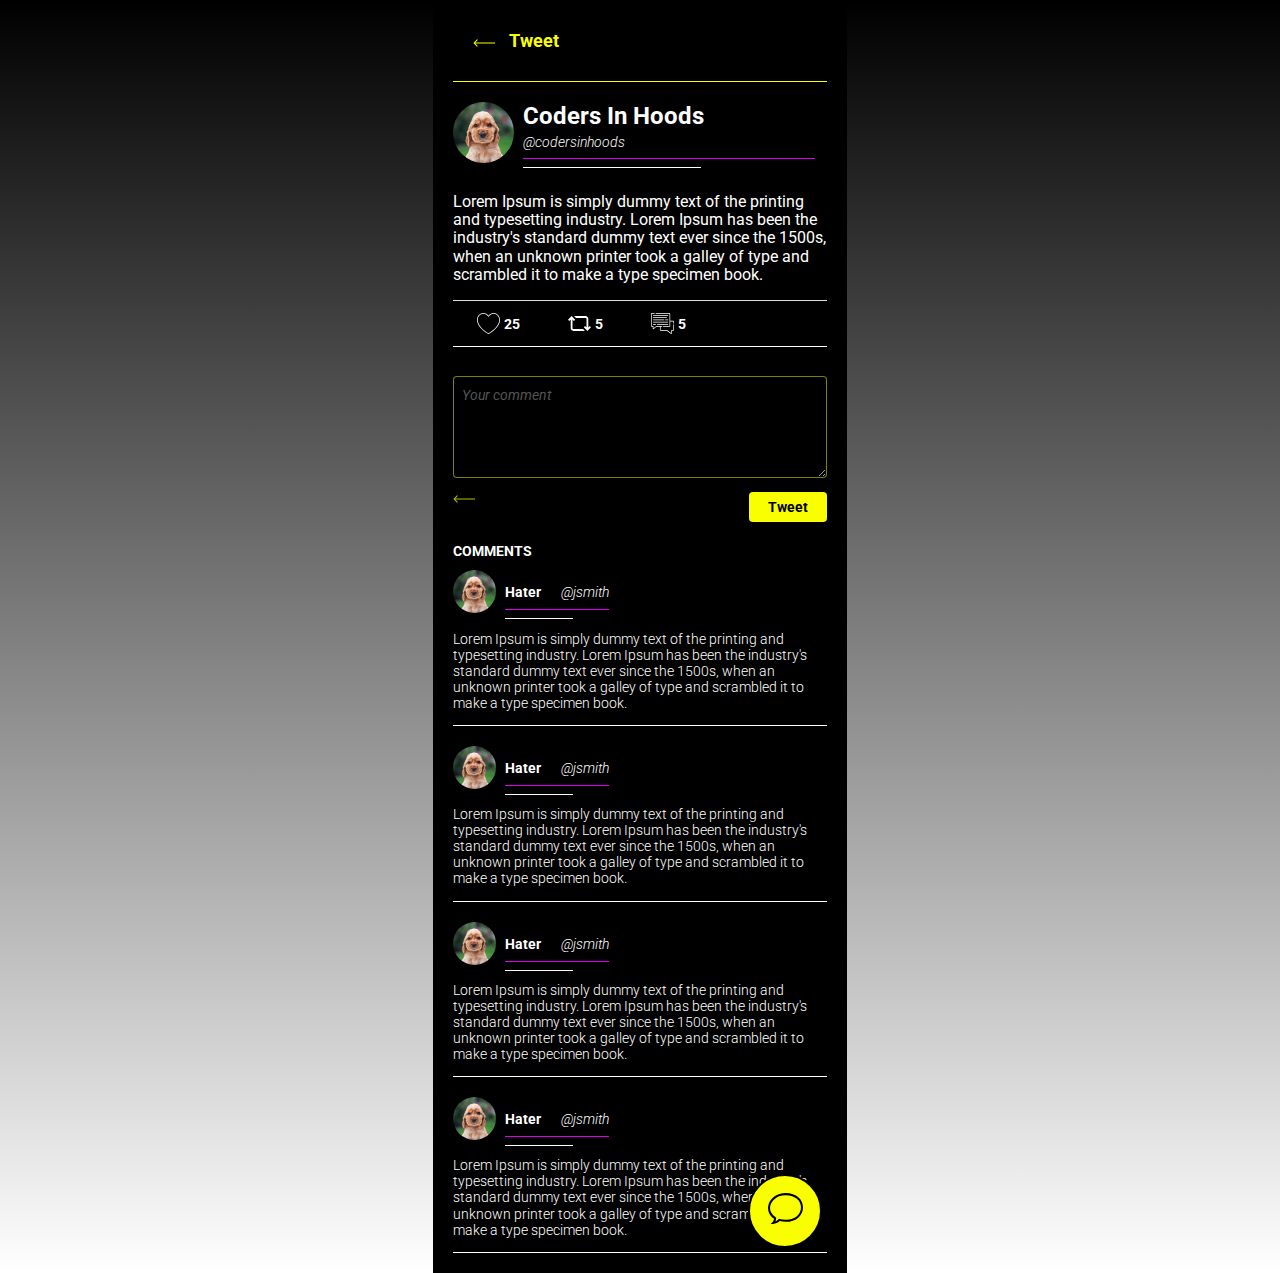
==== app/tweet-page-reply.html @ d7774bae "project requirements met" ====
<!DOCTYPE html>
<html lang="en">
  <head>
    <meta charset="UTF-8" />
    <meta name="viewport" content="width=device-width, initial-scale=1.0" />
    <link rel="stylesheet" href="./css/styles.css" />
    <link
      href="https://fonts.googleapis.com/css2?family=Roboto:ital,wght@0,300;0,400;0,700;1,400&display=swap"
      rel="stylesheet"
    />
    <title>Twitter - Tweet Page</title>
  </head>
  <body class="page--tweet-page">
    <div class="o-wrapper">
      <main>
        <header class="create-tweet-header u-margin-bottom">
          <a class="create-tweet-header__link" href="#">
            <img
              src="./images/arrow.svg"
              width="22"
              height="8"
              alt="Arrow Left"
            />
            Tweet
          </a>
        </header>
        <div class="twitter-header">
          <figure class="twitter-header__avatar">
            <img
              src="./images/avatar-large.jpg"
              width="61"
              width="61"
              alt="@jsmith's avatar"
            />
          </figure>

          <div class="twitter-header__text">
            <h1>Coders In Hoods</h1>
            <div class="twitter-header__text-left">
              <em class="username">@codersinhoods</em>
            </div>
          </div>
        </div>
        <section class="tweet-page-tweet">
          <p>
            Lorem Ipsum is simply dummy text of the printing and typesetting
            industry. Lorem Ipsum has been the industry's standard dummy text
            ever since the 1500s, when an unknown printer took a galley of type
            and scrambled it to make a type specimen book.
          </p>
          <footer class="tweet__actions tweet-page-tweet__footer">
            <button class="like">
              <svg
                width="23"
                height="23"
                viewBox="0 0 23 23"
                fill="none"
                xmlns="http://www.w3.org/2000/svg"
              >
                <g clip-path="url(#clip0)">
                  <path
                    d="M16.675 0.958374C14.6146 0.961556 12.6844 1.9665 11.5 3.65238C10.3156 1.9665 8.38542 0.961556 6.325 0.958374C2.95548 0.958374 0 4.09336 0 7.66671C0 11.1493 1.96645 14.7361 5.68711 18.0397C7.41099 19.5674 9.30201 20.8955 11.3241 21.9988C11.4345 22.0557 11.5655 22.0557 11.6759 21.9988C13.6972 20.8955 15.5877 19.5673 17.311 18.0397C21.0335 14.7361 23 11.1493 23 7.66671C23 4.09336 20.0445 0.958374 16.675 0.958374V0.958374ZM11.5 21.2224C10.0921 20.4455 0.766667 15.0174 0.766667 7.66671C0.766667 4.50159 3.36371 1.72504 6.325 1.72504C8.33114 1.7286 10.1804 2.81084 11.1661 4.5583C11.2398 4.67098 11.3654 4.73874 11.5 4.73874C11.6346 4.73874 11.7602 4.67098 11.8339 4.5583C12.8196 2.81084 14.6689 1.7286 16.675 1.72504C19.6363 1.72504 22.2333 4.50159 22.2333 7.66671C22.2333 15.0174 12.9079 20.4455 11.5 21.2224Z"
                    fill="#909090"
                  />
                </g>
                <defs>
                  <clipPath id="clip0">
                    <rect width="23" height="23" fill="white" />
                  </clipPath>
                </defs>
              </svg>

              <span class="count">25</span>
            </button>
            <button class="retweet">
              <svg
                width="23"
                height="15"
                viewBox="0 0 23 15"
                fill="none"
                xmlns="http://www.w3.org/2000/svg"
              >
                <path
                  d="M23 11.3473L19.4154 14.9263L15.8053 11.3312L17.0726 10.0586L18.5043 11.4844V2.78689C18.5059 2.54982 18.4146 2.32661 18.2474 2.15833C18.0786 1.9883 17.8531 1.89477 17.6127 1.89477H7.94415L6.14079 0.0987702H17.6127C18.3351 0.0987702 19.013 0.38076 19.5215 0.892449C20.0276 1.40203 20.304 2.07761 20.3001 2.79549V11.5051L21.731 10.0763L23 11.3473ZM14.7326 13.1194H5.38729C5.14671 13.1194 4.9214 13.0259 4.75259 12.8561C4.58537 12.6878 4.49412 12.4644 4.4957 12.2273V3.52985L5.92741 4.9556L7.19469 3.68305L3.58463 0.0878906L0 3.66708L1.26904 4.93787L2.69987 3.50932V12.2187C2.69601 12.9366 2.97239 13.6124 3.47846 14.1218C3.98699 14.6335 4.66486 14.9154 5.38729 14.9154H16.8592L15.0558 13.1194H14.7326Z"
                  fill="#919191"
                />
              </svg>

              <span class="count">5</span>
            </button>
            <button class="comment">
              <svg
                width="23"
                height="25"
                viewBox="0 0 23 25"
                fill="none"
                xmlns="http://www.w3.org/2000/svg"
              >
                <g clip-path="url(#clip0)">
                  <path
                    d="M22.6631 13.4731C22.477 13.4731 22.3262 13.6371 22.3262 13.8393V18.7825C22.3262 19.0292 22.1416 19.2299 21.9147 19.2299H20.4164C20.1971 19.2299 20.0188 19.4237 20.0188 19.662V22.0134L16.4024 19.3057C16.3358 19.2561 16.258 19.2299 16.1773 19.2299H10.0236C9.79665 19.2299 9.61207 19.0292 9.61207 18.7825V15.8229H10.8992C11.0853 15.8229 11.2361 15.659 11.2361 15.4567C11.2361 15.2545 11.0853 15.0905 10.8992 15.0905H5.28447C5.21619 15.0905 5.14957 15.113 5.09338 15.1551L2.43912 17.1424V15.4567C2.43912 15.2545 2.28828 15.0905 2.10221 15.0905H1.08217C0.85702 15.0905 0.673828 14.8914 0.673828 14.6467V3.15906C0.673828 2.91433 0.85702 2.71521 1.08217 2.71521H3.38693C3.573 2.71521 3.72384 2.55125 3.72384 2.349C3.72384 2.14675 3.573 1.98279 3.38693 1.98279H1.08217C0.485471 1.98274 0 2.51042 0 3.15906V14.6467C0 15.2952 0.485471 15.8229 1.08217 15.8229H1.76525V17.8393C1.76525 17.9754 1.83465 18.1002 1.94543 18.1635C1.99467 18.1916 2.04848 18.2055 2.10212 18.2055C2.16919 18.2055 2.23599 18.1838 2.29326 18.1409L5.38923 15.8229H8.9382V18.7825C8.9382 19.433 9.42506 19.9623 10.0235 19.9623H16.0915L20.0697 22.9408C20.1374 22.9915 20.2161 23.0172 20.295 23.0172C20.3583 23.0172 20.4218 23.0007 20.4801 22.9674C20.6112 22.8925 20.6927 22.7459 20.6927 22.5849V19.9623H21.9147C22.5131 19.9623 23 19.4331 23 18.7825V13.8393C23 13.6371 22.8492 13.4731 22.6631 13.4731Z"
                    fill="#909090"
                  />
                  <path
                    d="M21.9146 9.86482H19.1962V3.15906C19.1962 2.51042 18.7107 1.98279 18.114 1.98279H4.96509C4.77902 1.98279 4.62817 2.14675 4.62817 2.349C4.62817 2.55125 4.77902 2.71521 4.96509 2.71521H18.114C18.3392 2.71521 18.5224 2.91433 18.5224 3.15906V14.6467C18.5224 14.8914 18.3392 15.0905 18.114 15.0905H12.4572C12.2711 15.0905 12.1203 15.2545 12.1203 15.4567C12.1203 15.659 12.2711 15.8229 12.4572 15.8229H18.114C18.7107 15.8229 19.1962 15.2952 19.1962 14.6467V10.5972H21.9147C22.1416 10.5972 22.3262 10.7979 22.3262 11.0446V12.1378C22.3262 12.3401 22.477 12.504 22.6631 12.504C22.8492 12.504 23 12.3401 23 12.1378V11.0446C23 10.394 22.5131 9.86482 21.9146 9.86482Z"
                    fill="#909090"
                  />
                  <path
                    d="M16.8623 4.16699H2.34021C2.15414 4.16699 2.0033 4.33096 2.0033 4.5332C2.0033 4.73545 2.15414 4.89941 2.34021 4.89941H16.8623C17.0484 4.89941 17.1992 4.73545 17.1992 4.5332C17.1992 4.33096 17.0484 4.16699 16.8623 4.16699Z"
                    fill="#909090"
                  />
                  <path
                    d="M16.8622 8.54968H14.5615C14.3754 8.54968 14.2245 8.71365 14.2245 8.91589C14.2245 9.11814 14.3754 9.2821 14.5615 9.2821H16.8622C17.0483 9.2821 17.1991 9.11814 17.1991 8.91589C17.1991 8.71365 17.0483 8.54968 16.8622 8.54968Z"
                    fill="#909090"
                  />
                  <path
                    d="M2.34021 8.54968C2.15414 8.54968 2.0033 8.71365 2.0033 8.91589C2.0033 9.11814 2.15414 9.2821 2.34021 9.2821H13.0019C13.188 9.2821 13.3388 9.11814 13.3388 8.91589C13.3388 8.71365 13.188 8.54968 13.0019 8.54968H2.34021Z"
                    fill="#909090"
                  />
                  <path
                    d="M2.34021 12.9116C2.15414 12.9116 2.0033 13.0756 2.0033 13.2778C2.0033 13.4801 2.15414 13.644 2.34021 13.644H4.64093C4.82699 13.644 4.97784 13.4801 4.97784 13.2778C4.97784 13.0756 4.82699 12.9116 4.64093 12.9116H2.34021Z"
                    fill="#909090"
                  />
                  <path
                    d="M16.8623 12.9116H6.20056C6.0145 12.9116 5.86365 13.0756 5.86365 13.2778C5.86365 13.4801 6.0145 13.644 6.20056 13.644H16.8623C17.0484 13.644 17.1992 13.4801 17.1992 13.2778C17.1992 13.0756 17.0484 12.9116 16.8623 12.9116Z"
                    fill="#909090"
                  />
                  <path
                    d="M16.8623 10.7144H2.34021C2.15414 10.7144 2.0033 10.8783 2.0033 11.0806C2.0033 11.2828 2.15414 11.4468 2.34021 11.4468H16.8623C17.0484 11.4468 17.1992 11.2828 17.1992 11.0806C17.1992 10.8783 17.0484 10.7144 16.8623 10.7144Z"
                    fill="#909090"
                  />
                  <path
                    d="M15.8499 6.74011C15.8499 6.53787 15.6991 6.3739 15.513 6.3739H2.33856C2.1525 6.3739 2.00165 6.53787 2.00165 6.74011C2.00165 6.94236 2.1525 7.10632 2.33856 7.10632H15.513C15.6991 7.10632 15.8499 6.94236 15.8499 6.74011Z"
                    fill="#909090"
                  />
                </g>
                <defs>
                  <clipPath id="clip0">
                    <rect width="23" height="25" fill="white" />
                  </clipPath>
                </defs>
              </svg>

              <span class="count">5</span>
            </button>
          </footer>
        </section>
        <section>
          <form class="comment-form" action="">
            <textarea
              class="comment-form__textarea"
              name=""
              id=""
              cols="30"
              rows="5"
              placeholder="Your comment"
            ></textarea>
            <div class="comment-form__actions">
              <input class="comment-form__submit" type="submit" value="Tweet" />
              <a class="comment-form__back" href="#">
                <svg
                  width="22"
                  height="8"
                  viewBox="0 0 22 8"
                  fill="none"
                  xmlns="http://www.w3.org/2000/svg"
                >
                  <path
                    d="M0.646446 3.64645C0.451185 3.84171 0.451185 4.15829 0.646446 4.35355L3.82843 7.53553C4.02369 7.7308 4.34027 7.7308 4.53553 7.53553C4.7308 7.34027 4.7308 7.02369 4.53553 6.82843L1.70711 4L4.53553 1.17157C4.7308 0.976311 4.7308 0.659728 4.53553 0.464466C4.34027 0.269204 4.02369 0.269204 3.82843 0.464466L0.646446 3.64645ZM22 3.5L1 3.5V4.5L22 4.5V3.5Z"
                    fill="#FAFF00"
                  />
                </svg>
              </a>
            </div>
          </form>
          <h2 class="small-title">Comments</h2>
          <div class="tweet-page-comment">
            <header class="tweet-page-comment__header">
              <figure class="twitter-header__avatar">
                <img
                  src="./images/avatar-small.jpg"
                  width="43"
                  width="43"
                  alt="@jsmith's avatar"
                />
              </figure>
              <div class="twitter-header__text">
                <p>
                  <strong>Hater</strong><span class="username">@jsmith</span>
                </p>
              </div>
            </header>
            <p>
              Lorem Ipsum is simply dummy text of the printing and typesetting
              industry. Lorem Ipsum has been the industry's standard dummy text
              ever since the 1500s, when an unknown printer took a galley of
              type and scrambled it to make a type specimen book.
            </p>
          </div>
          <div class="tweet-page-comment">
            <header class="tweet-page-comment__header">
              <figure class="twitter-header__avatar">
                <img
                  src="./images/avatar-small.jpg"
                  width="43"
                  width="43"
                  alt="@jsmith's avatar"
                />
              </figure>
              <div class="twitter-header__text">
                <p>
                  <strong>Hater</strong><span class="username">@jsmith</span>
                </p>
              </div>
            </header>
            <p>
              Lorem Ipsum is simply dummy text of the printing and typesetting
              industry. Lorem Ipsum has been the industry's standard dummy text
              ever since the 1500s, when an unknown printer took a galley of
              type and scrambled it to make a type specimen book.
            </p>
          </div>
          <div class="tweet-page-comment">
            <header class="tweet-page-comment__header">
              <figure class="twitter-header__avatar">
                <img
                  src="./images/avatar-small.jpg"
                  width="43"
                  width="43"
                  alt="@jsmith's avatar"
                />
              </figure>
              <div class="twitter-header__text">
                <p>
                  <strong>Hater</strong><span class="username">@jsmith</span>
                </p>
              </div>
            </header>
            <p>
              Lorem Ipsum is simply dummy text of the printing and typesetting
              industry. Lorem Ipsum has been the industry's standard dummy text
              ever since the 1500s, when an unknown printer took a galley of
              type and scrambled it to make a type specimen book.
            </p>
          </div>
          <div class="tweet-page-comment">
            <header class="tweet-page-comment__header">
              <figure class="twitter-header__avatar">
                <img
                  src="./images/avatar-small.jpg"
                  width="43"
                  width="43"
                  alt="@jsmith's avatar"
                />
              </figure>
              <div class="twitter-header__text">
                <p>
                  <strong>Hater</strong><span class="username">@jsmith</span>
                </p>
              </div>
            </header>
            <p>
              Lorem Ipsum is simply dummy text of the printing and typesetting
              industry. Lorem Ipsum has been the industry's standard dummy text
              ever since the 1500s, when an unknown printer took a galley of
              type and scrambled it to make a type specimen book.
            </p>
          </div>
        </section>
        <button class="tweet-action">
          <svg
            width="35"
            height="31"
            viewBox="0 0 35 31"
            fill="none"
            xmlns="http://www.w3.org/2000/svg"
          >
            <path
              d="M5.0945 30.9089H2.61451L4.36817 29.1552C5.31372 28.2097 5.90418 26.9798 6.06293 25.6457C3.59554 24.0265 1.79127 21.8962 0.825448 19.4531C-0.13969 17.0119 -0.260974 14.3245 0.474744 11.6815C1.3575 8.51005 3.42796 5.61943 6.30461 3.54199C9.4306 1.28456 13.3221 0.0913086 17.5585 0.0913086C22.8952 0.0913086 27.3935 1.62459 30.5668 4.52527C33.4256 7.13853 35 10.6634 35 14.4508C35 16.2908 34.6253 18.0812 33.8865 19.7722C33.1219 21.522 32.0022 23.0801 30.5587 24.403C27.3811 27.3151 22.8856 28.8544 17.5584 28.8544C15.5808 28.8544 13.5172 28.5904 11.6748 28.1059C9.93088 29.8949 7.56772 30.9089 5.0945 30.9089ZM17.5585 2.14581C9.06388 2.14581 3.85153 7.21174 2.45399 12.2324C1.13335 16.9769 3.08013 21.4601 7.66168 24.2249L8.17359 24.5338L8.15784 25.1315C8.12661 26.3145 7.8446 27.4539 7.3398 28.4839C8.56901 28.068 9.6844 27.314 10.5578 26.2821L10.9922 25.7689L11.6363 25.9616C13.4437 26.5022 15.5469 26.7999 17.5585 26.7999C28.1304 26.7999 32.9455 20.3985 32.9455 14.4508C32.9455 11.2474 31.6084 8.26098 29.1806 6.0417C26.3924 3.49302 22.3735 2.14581 17.5585 2.14581Z"
              fill="black"
            />
          </svg>
        </button>
      </main>
    </div>
  </body>
  <script type="module" src="./js/index.js"></script>
</html>
---- app/css/styles.css ----
/*! normalize.css v8.0.1 | MIT License | github.com/necolas/normalize.css */
/* Document
   ========================================================================== */
/**
 * 1. Correct the line height in all browsers.
 * 2. Prevent adjustments of font size after orientation changes in iOS.
 */
html {
  line-height: 1.15;
  /* 1 */
  -webkit-text-size-adjust: 100%;
  /* 2 */ }

/* Sections
     ========================================================================== */
/**
   * Remove the margin in all browsers.
   */
body {
  margin: 0; }

/**
   * Render the `main` element consistently in IE.
   */
main {
  display: block; }

/**
   * Correct the font size and margin on `h1` elements within `section` and
   * `article` contexts in Chrome, Firefox, and Safari.
   */
h1 {
  font-size: 2em;
  margin: 0.67em 0; }

/* Grouping content
     ========================================================================== */
/**
   * 1. Add the correct box sizing in Firefox.
   * 2. Show the overflow in Edge and IE.
   */
hr {
  box-sizing: content-box;
  /* 1 */
  height: 0;
  /* 1 */
  overflow: visible;
  /* 2 */ }

/**
   * 1. Correct the inheritance and scaling of font size in all browsers.
   * 2. Correct the odd `em` font sizing in all browsers.
   */
pre {
  font-family: monospace, monospace;
  /* 1 */
  font-size: 1em;
  /* 2 */ }

/* Text-level semantics
     ========================================================================== */
/**
   * Remove the gray background on active links in IE 10.
   */
a {
  background-color: transparent; }

/**
   * 1. Remove the bottom border in Chrome 57-
   * 2. Add the correct text decoration in Chrome, Edge, IE, Opera, and Safari.
   */
abbr[title] {
  border-bottom: none;
  /* 1 */
  text-decoration: underline;
  /* 2 */
  text-decoration: underline dotted;
  /* 2 */ }

/**
   * Add the correct font weight in Chrome, Edge, and Safari.
   */
b,
strong {
  font-weight: bolder; }

/**
   * 1. Correct the inheritance and scaling of font size in all browsers.
   * 2. Correct the odd `em` font sizing in all browsers.
   */
code,
kbd,
samp {
  font-family: monospace, monospace;
  /* 1 */
  font-size: 1em;
  /* 2 */ }

/**
   * Add the correct font size in all browsers.
   */
small {
  font-size: 80%; }

/**
   * Prevent `sub` and `sup` elements from affecting the line height in
   * all browsers.
   */
sub,
sup {
  font-size: 75%;
  line-height: 0;
  position: relative;
  vertical-align: baseline; }

sub {
  bottom: -0.25em; }

sup {
  top: -0.5em; }

/* Embedded content
     ========================================================================== */
/**
   * Remove the border on images inside links in IE 10.
   */
img {
  border-style: none; }

/* Forms
     ========================================================================== */
/**
   * 1. Change the font styles in all browsers.
   * 2. Remove the margin in Firefox and Safari.
   */
button,
input,
optgroup,
select,
textarea {
  font-family: inherit;
  /* 1 */
  font-size: 100%;
  /* 1 */
  line-height: 1.15;
  /* 1 */
  margin: 0;
  /* 2 */ }

/**
   * Show the overflow in IE.
   * 1. Show the overflow in Edge.
   */
button,
input {
  /* 1 */
  overflow: visible; }

/**
   * Remove the inheritance of text transform in Edge, Firefox, and IE.
   * 1. Remove the inheritance of text transform in Firefox.
   */
button,
select {
  /* 1 */
  text-transform: none; }

/**
   * Correct the inability to style clickable types in iOS and Safari.
   */
button,
[type="button"],
[type="reset"],
[type="submit"] {
  -webkit-appearance: button; }

/**
   * Remove the inner border and padding in Firefox.
   */
button::-moz-focus-inner,
[type="button"]::-moz-focus-inner,
[type="reset"]::-moz-focus-inner,
[type="submit"]::-moz-focus-inner {
  border-style: none;
  padding: 0; }

/**
   * Restore the focus styles unset by the previous rule.
   */
button:-moz-focusring,
[type="button"]:-moz-focusring,
[type="reset"]:-moz-focusring,
[type="submit"]:-moz-focusring {
  outline: 1px dotted ButtonText; }

/**
   * Correct the padding in Firefox.
   */
fieldset {
  padding: 0.35em 0.75em 0.625em; }

/**
   * 1. Correct the text wrapping in Edge and IE.
   * 2. Correct the color inheritance from `fieldset` elements in IE.
   * 3. Remove the padding so developers are not caught out when they zero out
   *    `fieldset` elements in all browsers.
   */
legend {
  box-sizing: border-box;
  /* 1 */
  color: inherit;
  /* 2 */
  display: table;
  /* 1 */
  max-width: 100%;
  /* 1 */
  padding: 0;
  /* 3 */
  white-space: normal;
  /* 1 */ }

/**
   * Add the correct vertical alignment in Chrome, Firefox, and Opera.
   */
progress {
  vertical-align: baseline; }

/**
   * Remove the default vertical scrollbar in IE 10+.
   */
textarea {
  overflow: auto; }

/**
   * 1. Add the correct box sizing in IE 10.
   * 2. Remove the padding in IE 10.
   */
[type="checkbox"],
[type="radio"] {
  box-sizing: border-box;
  /* 1 */
  padding: 0;
  /* 2 */ }

/**
   * Correct the cursor style of increment and decrement buttons in Chrome.
   */
[type="number"]::-webkit-inner-spin-button,
[type="number"]::-webkit-outer-spin-button {
  height: auto; }

/**
   * 1. Correct the odd appearance in Chrome and Safari.
   * 2. Correct the outline style in Safari.
   */
[type="search"] {
  -webkit-appearance: textfield;
  /* 1 */
  outline-offset: -2px;
  /* 2 */ }

/**
   * Remove the inner padding in Chrome and Safari on macOS.
   */
[type="search"]::-webkit-search-decoration {
  -webkit-appearance: none; }

/**
   * 1. Correct the inability to style clickable types in iOS and Safari.
   * 2. Change font properties to `inherit` in Safari.
   */
::-webkit-file-upload-button {
  -webkit-appearance: button;
  /* 1 */
  font: inherit;
  /* 2 */ }

/* Interactive
     ========================================================================== */
/*
   * Add the correct display in Edge, IE 10+, and Firefox.
   */
details {
  display: block; }

/*
   * Add the correct display in all browsers.
   */
summary {
  display: list-item; }

/* Misc
     ========================================================================== */
/**
   * Add the correct display in IE 10+.
   */
template {
  display: none; }

/**
   * Add the correct display in IE 10.
   */
[hidden] {
  display: none; }

* {
  box-sizing: border-box; }

body {
  background-color: #000000;
  color: #ffffff;
  font-family: "Roboto", -apple-system, BlinkMacSystemFont, "Segoe UI", Roboto, Oxygen-Sans, Ubuntu, Cantarell, "Helvetica Neue", Geneva, sans-serif;
  display: flex;
  flex-direction: column;
  align-items: center;
  min-height: 100vh; }

.o-wrapper {
  width: 100%;
  margin-left: auto;
  margin-right: auto;
  max-width: 414px;
  position: relative; }

.page--login {
  justify-content: center; }

#login {
  margin-top: 40px;
  display: flex;
  flex-direction: column;
  align-items: center;
  min-width: 291px; }
  #login label {
    width: 100%; }
  #login input {
    width: 100%;
    display: block;
    background-color: #000000;
    color: #dddddd;
    border: 0;
    border-bottom: 1px solid #faff00;
    margin-bottom: 20px;
    font-style: italic;
    font-weight: bold;
    font-size: 14px;
    line-height: 16px;
    padding: 5px 10px; }
    #login input::placeholder {
      color: rgba(221, 221, 221, 0.5); }
  #login #submit {
    align-self: flex-start;
    margin-left: auto;
    margin-right: auto;
    width: auto;
    margin-top: 20px;
    background-color: #faff00;
    color: #000000;
    padding: 8px 35px;
    font-weight: bold;
    font-size: 18px;
    line-height: 21px;
    border: 0;
    border-radius: 4px;
    display: block; }

.alert {
  display: flex;
  align-items: center;
  border: 1px solid;
  padding: 1em;
  margin-top: 1rem;
  margin-bottom: 0;
  animation: slide-up 250ms ease; }
  .alert p {
    margin: 0; }

.alert[data-state="error"] {
  border-color: red; }

.alert[data-state="success"] {
  border-color: green; }

.alert__icon {
  font-size: 1.6em;
  flex-shrink: 0; }

.alert__content {
  padding-left: 0.8rem; }

.alert__content b {
  display: block; }

/**
 * ANIMATIONS
 */
@keyframes slide-up {
  0% {
    opacity: 0;
    transform: translateY(1rem); }
  100% {
    opacity: 1;
    transform: translateY(0); } }

@keyframes slide-down {
  0% {
    opacity: 1;
    transform: translateY(0); }
  100% {
    opacity: 0;
    transform: translateY(-1rem); } }

.page--default {
  background: linear-gradient(0deg, #ffffff, #000000), #000000; }
  .page--default .o-wrapper {
    background-color: #000000; }

.twitter-header {
  display: flex;
  font-size: 14px;
  line-height: 16px;
  width: 362px;
  margin-bottom: 60px; }

.twitter-header__form label {
  width: 86px;
  height: 86px;
  border-radius: 100%;
  display: flex;
  align-items: center;
  justify-content: center;
  background-color: #faff00;
  margin-right: 28px;
  cursor: pointer; }
  .twitter-header__form label img {
    transition: transform 0.3s; }
  .twitter-header__form label:hover img, .twitter-header__form label:focus img {
    transform: translateY(-0.2em); }

.twitter-header__text {
  display: grid;
  grid-template-columns: 1fr 1fr;
  grid-column-gap: 20px;
  font-weight: 300;
  position: relative;
  border-bottom: 1px solid #dd00f0;
  width: 100%; }
  .twitter-header__text:after {
    position: absolute;
    content: "";
    width: 178px;
    border-bottom: 1px solid #ffffff;
    bottom: -10px; }
  .twitter-header__text h1 {
    font-size: 24px;
    line-height: 28px;
    grid-column: 1 / 3;
    margin-top: 0;
    margin-bottom: 4px; }
  .twitter-header__text strong {
    font-weight: bold; }

.twitter-header .input-file {
  width: 0.1px;
  height: 0.1px;
  opacity: 0;
  overflow: hidden;
  position: absolute;
  z-index: -1; }

.tweet {
  width: 100%;
  max-width: 344px;
  margin-left: auto;
  margin-right: auto;
  margin-bottom: 37px; }
  .tweet:last-of-type {
    margin-bottom: 0; }

.tweet__header {
  width: 100%;
  background-color: #faff00;
  color: #000000;
  padding: 13px 24px;
  font-style: italic;
  font-size: 14px;
  line-height: 16px;
  display: grid;
  grid-template-columns: 1fr 1fr;
  grid-column-gap: 20px;
  border-radius: 4px 4px 0 0; }
  .tweet__header .date {
    text-align: right;
    margin: 0; }

.tweet__body {
  width: 100%;
  background-color: #ffffff;
  color: #4e4e4e;
  font-weight: 300;
  font-size: 14px;
  line-height: 16px;
  padding: 16px 25px 6px 25px;
  box-shadow: 0px 4px 4px rgba(0, 0, 0, 0.25);
  border-radius: 0 0 4px 4px; }

.tweet__actions {
  display: flex;
  align-items: center;
  justify-content: center;
  width: 100%;
  border-top: 1px solid #dddddd; }
  .tweet__actions button {
    border: 0;
    background-color: #ffffff;
    display: flex;
    align-items: center;
    font-weight: bold;
    font-size: 14px;
    line-height: 16px;
    color: #909090;
    transition: color 0.3s;
    cursor: pointer;
    padding: 10px 24px; }
    .tweet__actions button svg {
      margin-right: 4px; }
    .tweet__actions button path {
      transition: fill 0.3s; }
    .tweet__actions button:hover, .tweet__actions button:focus {
      color: #dd00f0; }
      .tweet__actions button:hover path, .tweet__actions button:focus path {
        fill: #dd00f0; }
    .tweet__actions button.active {
      color: #dd00f0; }
      .tweet__actions button.active path {
        fill: #dd00f0; }

.tweet-action {
  background-color: #000000;
  border: 2px solid #faff00;
  border-radius: 100%;
  width: 74px;
  height: 74px;
  position: absolute;
  bottom: 25px;
  right: 25px;
  cursor: pointer;
  transition: background-color 0.3s, border-color 0.3s, transform 0.3s; }
  .tweet-action svg path {
    transition: fill 0.3s; }
  .tweet-action:hover, .tweet-action:focus {
    transform: scale(1.05); }

.comment-form {
  border-top: 1px solid #dddddd;
  padding-top: 12px; }

.comment-form--hidden {
  display: none; }

.comment-form__textarea {
  width: 100%;
  font-size: 14px;
  font-style: italic;
  line-height: 16px;
  background-color: #ffffff;
  color: #2d2d2d;
  border: 1px solid rgba(144, 144, 144, 0.6);
  border-radius: 4px;
  padding: 10px 8px;
  outline: none;
  transition: border-color 0.3s; }
  .comment-form__textarea:hover, .comment-form__textarea:focus {
    border: 1px solid #909090; }
  .comment-form__textarea::placeholder {
    color: rgba(144, 144, 144, 0.6); }

.comment-form__actions {
  display: flex;
  align-items: center; }

.comment-form__back {
  display: inline-block;
  padding: 24px 24px 24px 0;
  order: 1; }
  .comment-form__back path {
    fill: #909090;
    transition: fill 0.3s; }
  .comment-form__back:hover path, .comment-form__back:focus path {
    fill: #000000; }

.comment-form__submit {
  background-color: #000000;
  color: #faff00;
  padding: 7px 19px;
  font-weight: bold;
  font-size: 14px;
  line-height: 16px;
  cursor: pointer;
  transition: transform 0.3s;
  border: 0;
  border-radius: 4px;
  margin-left: auto;
  order: 2; }
  .comment-form__submit:hover, .comment-form__submit:focus {
    transform: scale(1.05); }
  .comment-form__submit :active {
    transform: translateY(0.2em); }

.page--create-tweet {
  background: linear-gradient(0deg, #ffffff, #000000), #000000; }
  .page--create-tweet main {
    background-color: #000000; }

.create-tweet-header {
  display: flex;
  align-items: center;
  border-bottom: 1px solid #faff00;
  padding: 0 20px 0 0; }

.create-tweet-header__link {
  display: inline-block;
  padding: 30px 20px;
  transition: transform 0.3s; }
  .create-tweet-header__link:hover, .create-tweet-header__link:focus {
    transform: scale(1.1); }

.create-tweet-header__button {
  color: #000000;
  padding: 7px 19px;
  font-weight: bold;
  font-size: 14px;
  line-height: 16px;
  cursor: pointer;
  background-color: #faff00;
  transition: transform 0.3s;
  border: 0;
  border-radius: 4px;
  position: absolute;
  top: 24px;
  right: 20px; }
  .create-tweet-header__button:hover, .create-tweet-header__button:focus {
    transform: scale(1.05); }
  .create-tweet-header__button :active {
    transform: translateY(0.2em); }

.create-tweet-textarea {
  margin: 43px 20px;
  width: calc(100% - 40px);
  font-size: 14px;
  line-height: 16px;
  background-color: #000000;
  color: #ffffff;
  border: 1px solid rgba(250, 255, 0, 0.5);
  border-radius: 4px;
  padding: 16px 10px;
  outline: none;
  transition: border-color 0.3s; }
  .create-tweet-textarea:hover, .create-tweet-textarea:focus {
    border-color: #faff00; }
  .create-tweet-textarea::placeholder {
    color: rgba(250, 255, 0, 0.6); }

.page--tweet-page {
  background: linear-gradient(0deg, #ffffff, #000000), #000000; }
  .page--tweet-page .o-wrapper {
    background-color: #000000;
    padding-left: 20px;
    padding-right: 20px; }
  .page--tweet-page .create-tweet-header__link {
    color: #faff00;
    text-decoration: none; }
    .page--tweet-page .create-tweet-header__link img {
      margin-right: 10px; }
  .page--tweet-page .twitter-header {
    margin-bottom: 26.5px; }
  .page--tweet-page .twitter-header__text {
    display: block;
    height: 57px; }
  .page--tweet-page .comment-form {
    border: 0;
    padding-top: 0; }
  .page--tweet-page .comment-form__textarea {
    background-color: #000000;
    color: #faff00;
    border-color: rgba(250, 255, 0, 0.5); }
    .page--tweet-page .comment-form__textarea:hover, .page--tweet-page .comment-form__textarea:focus {
      border-color: #faff00; }
  .page--tweet-page .comment-form__back {
    padding-top: 6px; }
    .page--tweet-page .comment-form__back path {
      fill: rgba(250, 255, 0, 0.75);
      transition: fill 0.3s; }
    .page--tweet-page .comment-form__back:hover path, .page--tweet-page .comment-form__back:focus path {
      fill: #faff00; }
  .page--tweet-page .comment-form__submit {
    background-color: #faff00;
    color: #000000; }
  .page--tweet-page .tweet-action {
    background-color: #faff00;
    border: 2px solid #000000; }
    .page--tweet-page .tweet-action:hover, .page--tweet-page .tweet-action:focus {
      background-color: #faff00;
      border-color: #000000; }
      .page--tweet-page .tweet-action:hover svg path, .page--tweet-page .tweet-action:focus svg path {
        fill: #000000; }

.create-tweet-header {
  font-weight: bold;
  font-size: 18px;
  line-height: 21px;
  color: #faff00; }

.tweet-page-tweet__footer {
  justify-content: start;
  border-bottom: 1px solid #ffffff;
  margin-bottom: 29px; }
  .tweet-page-tweet__footer button {
    background-color: #000000;
    color: #ffffff; }
    .tweet-page-tweet__footer button path {
      fill: #ffffff; }
    .tweet-page-tweet__footer button:hover, .tweet-page-tweet__footer button:focus {
      color: #dd00f0; }
      .tweet-page-tweet__footer button:hover path, .tweet-page-tweet__footer button:focus path {
        fill: #dd00f0; }
    .tweet-page-tweet__footer button .active {
      color: #dd00f0; }
      .tweet-page-tweet__footer button .active path {
        fill: #dd00f0; }

.small-title {
  font-weight: bold;
  font-size: 14px;
  line-height: 16px;
  color: #ffffff;
  text-transform: uppercase; }

.tweet-page-comment {
  border-bottom: 1px solid #fff;
  margin-bottom: 20px;
  font-weight: 300;
  font-size: 14px;
  line-height: 115%; }

.tweet-page-comment__header {
  display: flex; }
  .tweet-page-comment__header .twitter-header__text {
    font-size: 14px;
    line-height: 16px;
    height: 40px;
    width: fit-content; }
    .tweet-page-comment__header .twitter-header__text:after {
      width: 68px; }
    .tweet-page-comment__header .twitter-header__text .username {
      font-style: italic;
      display: inline-block;
      margin-left: 20px; }

.twitter-header__avatar {
  margin: 0;
  margin-right: 9px; }
  .twitter-header__avatar img {
    border-radius: 100%; }

.u-margin-bottom {
  margin-bottom: 20px; }
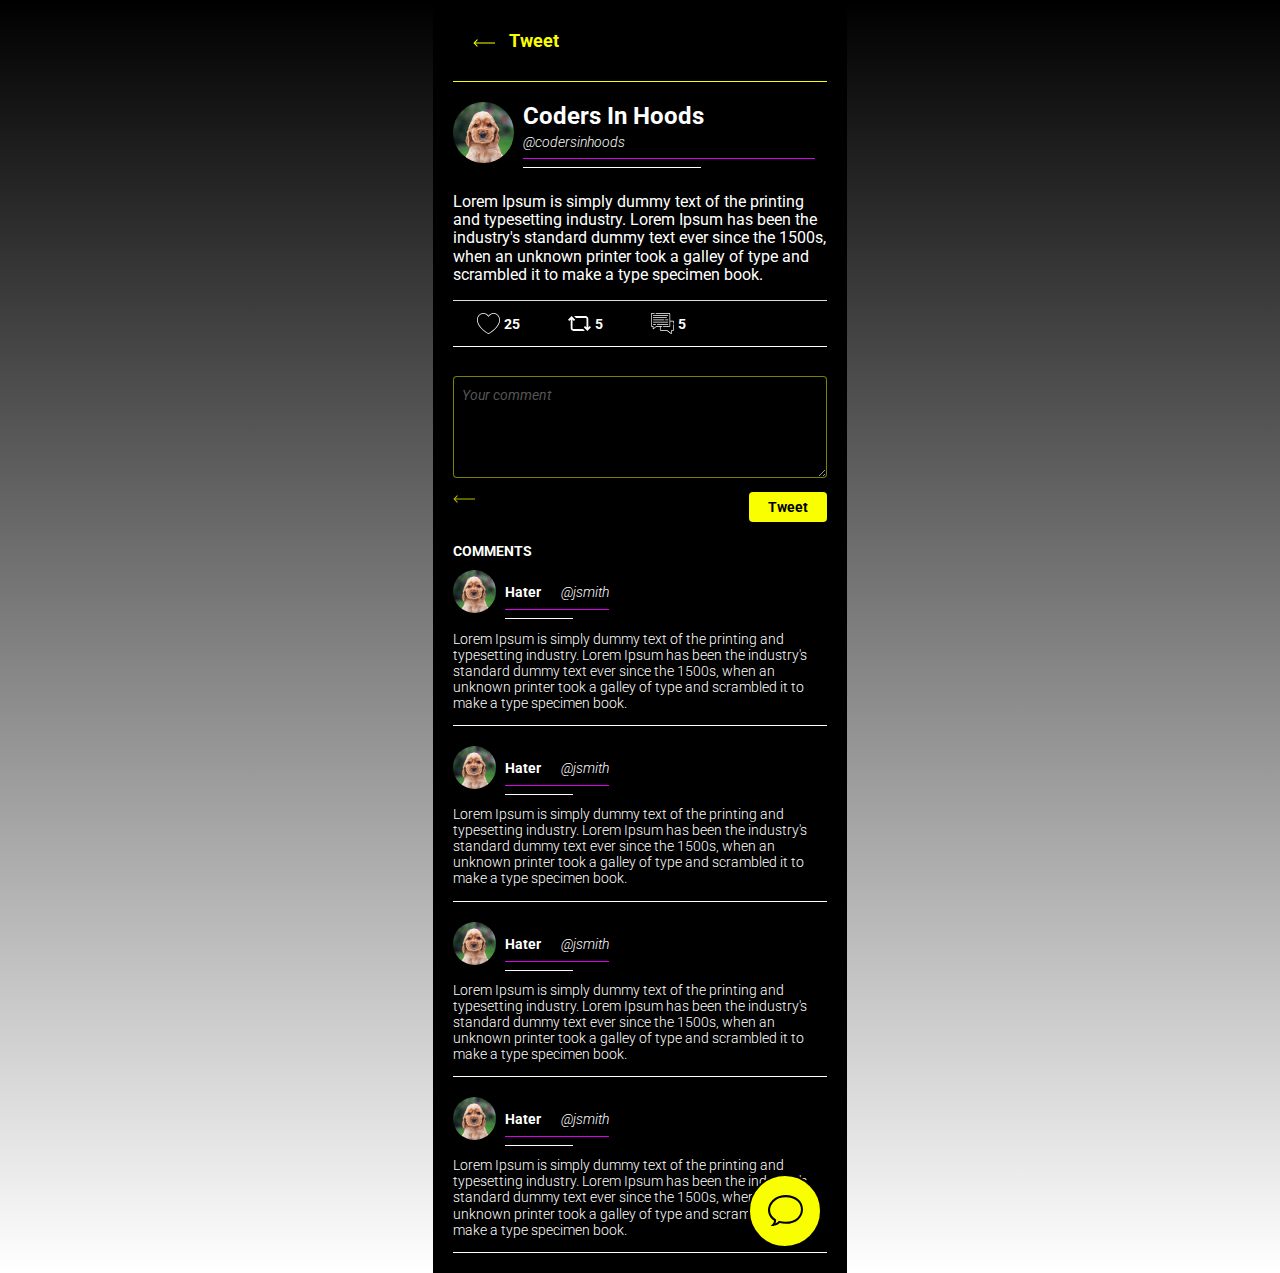
==== commit 56ac0720: "link pages" ====
--- a/app/tweet-page-reply.html
+++ b/app/tweet-page-reply.html
@@ -14,7 +14,7 @@
     <div class="o-wrapper">
       <main>
         <header class="create-tweet-header u-margin-bottom">
-          <a class="create-tweet-header__link" href="#">
+          <a class="create-tweet-header__link" href="home.html">
             <img
               src="./images/arrow.svg"
               width="22"
@@ -157,7 +157,7 @@
             ></textarea>
             <div class="comment-form__actions">
               <input class="comment-form__submit" type="submit" value="Tweet" />
-              <a class="comment-form__back" href="#">
+              <a class="comment-form__back" href="tweet-page.html">
                 <svg
                   width="22"
                   height="8"
@@ -267,7 +267,7 @@
             </p>
           </div>
         </section>
-        <button class="tweet-action">
+        <a class="tweet-action" href="tweet-page-reply.html">
           <svg
             width="35"
             height="31"
@@ -280,7 +280,7 @@
               fill="black"
             />
           </svg>
-        </button>
+        </a>
       </main>
     </div>
   </body>
--- a/app/css/styles.css
+++ b/app/css/styles.css
@@ -546,6 +546,9 @@
   bottom: 25px;
   right: 25px;
   cursor: pointer;
+  display: flex;
+  align-items: center;
+  justify-content: center;
   transition: background-color 0.3s, border-color 0.3s, transform 0.3s; }
   .tweet-action svg path {
     transition: fill 0.3s; }
